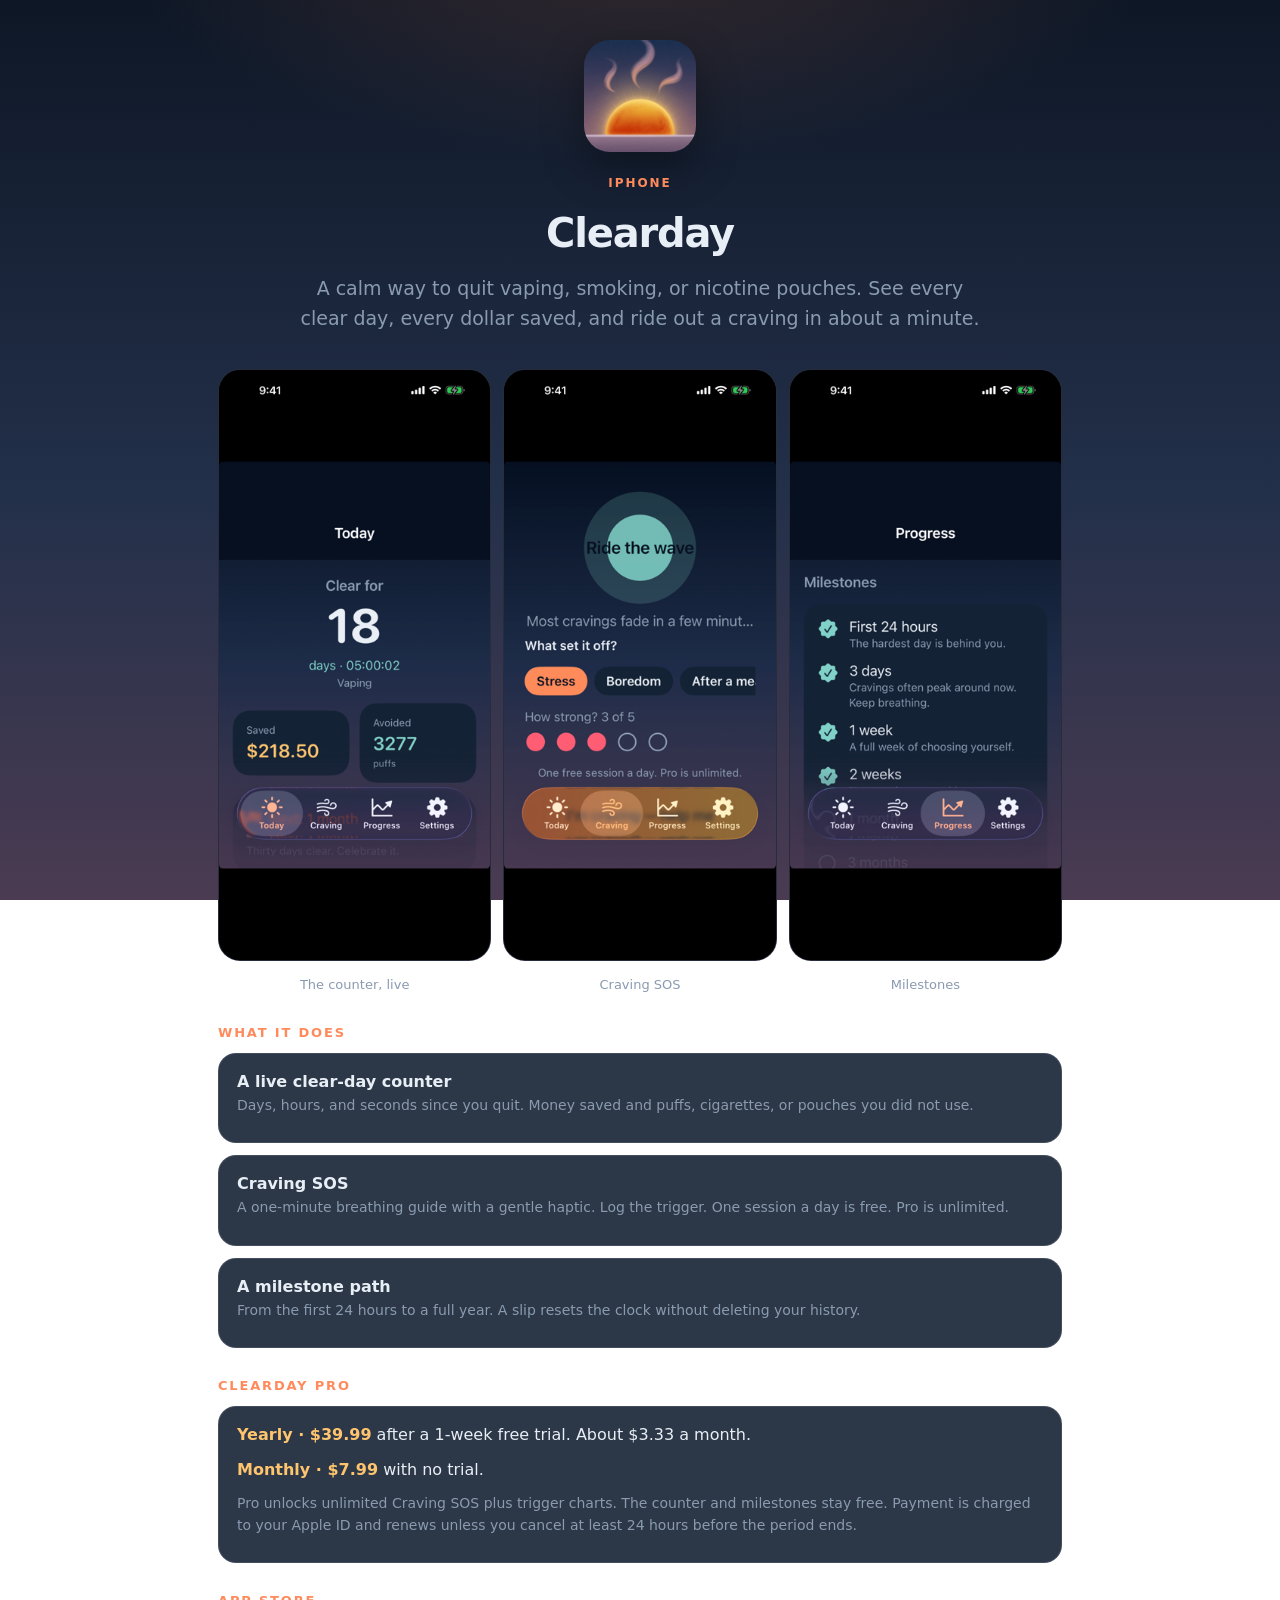
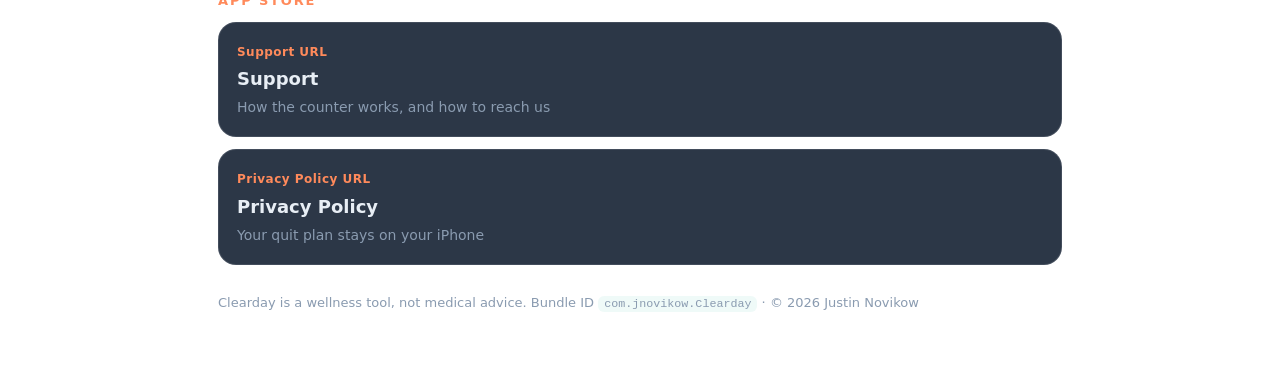
==== index.html @ 4dce9aba "Publish the Clearday site. Home, support, and privacy pages for the quit tracker." ====
<!DOCTYPE html>
<html lang="en">
<head>
  <meta charset="UTF-8" />
  <meta name="viewport" content="width=device-width, initial-scale=1, viewport-fit=cover" />
  <meta name="theme-color" content="#0e1726" />
  <title>Clearday — Quit Vaping Tracker</title>
  <meta name="description" content="Clearday is a calm iPhone companion for quitting vaping, smoking, or nicotine pouches. Count every clear day, watch the money add up, and ride out a craving in 60 seconds." />
  <link rel="icon" href="icon.png" type="image/png" />
  <link rel="apple-touch-icon" href="icon.png" />
  <link rel="stylesheet" href="styles.css" />
</head>
<body>
  <div class="wrap">
    <header class="hero">
      <img class="logo" src="icon.png" width="112" height="112" alt="Clearday app icon" />
      <p class="eyebrow">iPhone</p>
      <h1>Clearday</h1>
      <p class="lede">A calm way to quit vaping, smoking, or nicotine pouches. See every clear day, every dollar saved, and ride out a craving in about a minute.</p>
    </header>

    <div class="shots">
      <figure>
        <img src="screenshots/today.png" alt="Today screen showing 18 days clear, money saved, and puffs avoided" />
        <figcaption class="shot-cap">The counter, live</figcaption>
      </figure>
      <figure>
        <img src="screenshots/craving.png" alt="Craving SOS screen with a breathing prompt and trigger choices" />
        <figcaption class="shot-cap">Craving SOS</figcaption>
      </figure>
      <figure>
        <img src="screenshots/progress.png" alt="Progress screen with milestones from the first day through two weeks" />
        <figcaption class="shot-cap">Milestones</figcaption>
      </figure>
    </div>

    <h2>What it does</h2>
    <div class="cards">
      <article class="card">
        <strong>A live clear-day counter</strong>
        <p class="card-desc">Days, hours, and seconds since you quit. Money saved and puffs, cigarettes, or pouches you did not use.</p>
      </article>
      <article class="card">
        <strong>Craving SOS</strong>
        <p class="card-desc">A one-minute breathing guide with a gentle haptic. Log the trigger. One session a day is free. Pro is unlimited.</p>
      </article>
      <article class="card">
        <strong>A milestone path</strong>
        <p class="card-desc">From the first 24 hours to a full year. A slip resets the clock without deleting your history.</p>
      </article>
    </div>

    <h2>Clearday Pro</h2>
    <div class="cards">
      <article class="card">
        <p><span class="price">Yearly · $39.99</span> after a 1-week free trial. About $3.33 a month.</p>
        <p><span class="price">Monthly · $7.99</span> with no trial.</p>
        <p class="note">Pro unlocks unlimited Craving SOS plus trigger charts. The counter and milestones stay free. Payment is charged to your Apple ID and renews unless you cancel at least 24 hours before the period ends.</p>
      </article>
    </div>

    <h2>App Store</h2>
    <nav class="cards">
      <a class="card link-card" href="support.html">
        <span class="card-kicker">Support URL</span>
        <strong>Support</strong>
        <span class="card-desc">How the counter works, and how to reach us</span>
      </a>
      <a class="card link-card" href="privacy.html">
        <span class="card-kicker">Privacy Policy URL</span>
        <strong>Privacy Policy</strong>
        <span class="card-desc">Your quit plan stays on your iPhone</span>
      </a>
    </nav>

    <p class="foot">Clearday is a wellness tool, not medical advice. Bundle ID <code>com.jnovikow.Clearday</code> · © 2026 Justin Novikow</p>
  </div>
</body>
</html>
---- styles.css ----
:root {
  --bg: #0e1726;
  --bg-2: #23304a;
  --card: #1b2738;
  --fg: #e8eef5;
  --muted: #8a9bb0;
  --dawn: #7fd1c7;
  --ember: #ff8a5b;
  --sunrise: #ffc56e;
  --line: rgba(232, 238, 245, 0.12);
}

* { box-sizing: border-box; margin: 0; padding: 0; }

body {
  font-family: "SF Pro Rounded", "Avenir Next", "Segoe UI", system-ui, sans-serif;
  background:
    radial-gradient(900px 420px at 50% -10%, rgba(255, 138, 91, 0.18), transparent 60%),
    linear-gradient(180deg, var(--bg) 0%, var(--bg-2) 55%, #4a3b52 100%);
  background-attachment: fixed;
  color: var(--fg);
  line-height: 1.55;
  min-height: 100vh;
}

a { color: var(--dawn); }
code { font-size: 0.9em; background: rgba(127, 209, 199, 0.12); padding: 1px 6px; border-radius: 6px; }

.wrap { max-width: 880px; margin: 0 auto; padding: 28px 18px calc(48px + env(safe-area-inset-bottom)); }

.hero { text-align: center; padding: 12px 0 8px; }
.logo { width: 112px; height: 112px; border-radius: 26px; margin-bottom: 14px; box-shadow: 0 16px 40px rgba(0, 0, 0, 0.35); }
.logo-sm { width: 64px; height: 64px; border-radius: 16px; display: block; margin: 8px 0 12px; }
.eyebrow { letter-spacing: 0.16em; text-transform: uppercase; color: var(--ember); font-size: 12px; font-weight: 700; }
h1 { font-size: 40px; letter-spacing: -0.03em; margin: 6px 0 10px; }
h2 { font-size: 13px; letter-spacing: 0.14em; text-transform: uppercase; color: var(--ember); margin: 28px 0 10px; }
.lede { color: var(--muted); font-size: 19px; max-width: 36em; margin: 0 auto; }
.meta { color: var(--muted); font-size: 14px; margin-bottom: 16px; }
p, li { font-size: 16px; margin-bottom: 10px; }
ul { padding-left: 1.2em; margin-bottom: 8px; }

.shots { display: grid; grid-template-columns: repeat(3, 1fr); gap: 12px; margin-top: 28px; }
.shots img { width: 100%; height: auto; border-radius: 22px; border: 1px solid var(--line); background: #0b1220; }
.shot-cap { display: block; text-align: center; color: var(--muted); font-size: 13px; margin-top: 6px; }

.cards { display: grid; gap: 12px; }
.card, .link-card {
  background: rgba(27, 39, 56, 0.92);
  border: 1px solid var(--line);
  border-radius: 18px;
  padding: 16px 18px;
}
.link-card { display: block; text-decoration: none; color: inherit; }
.link-card strong { display: block; font-size: 18px; margin: 2px 0; }
.card-kicker { color: var(--ember); font-size: 12px; font-weight: 700; letter-spacing: 0.04em; }
.card-desc { color: var(--muted); font-size: 14px; }
.price { color: var(--sunrise); font-weight: 700; }

.back { display: inline-block; margin-bottom: 8px; font-weight: 650; text-decoration: none; }
.foot { margin-top: 28px; color: var(--muted); font-size: 13px; }
.note { color: var(--muted); font-size: 14px; }

@media (max-width: 700px) {
  h1 { font-size: 34px; }
  .shots { grid-template-columns: 1fr; max-width: 280px; margin-left: auto; margin-right: auto; }
}
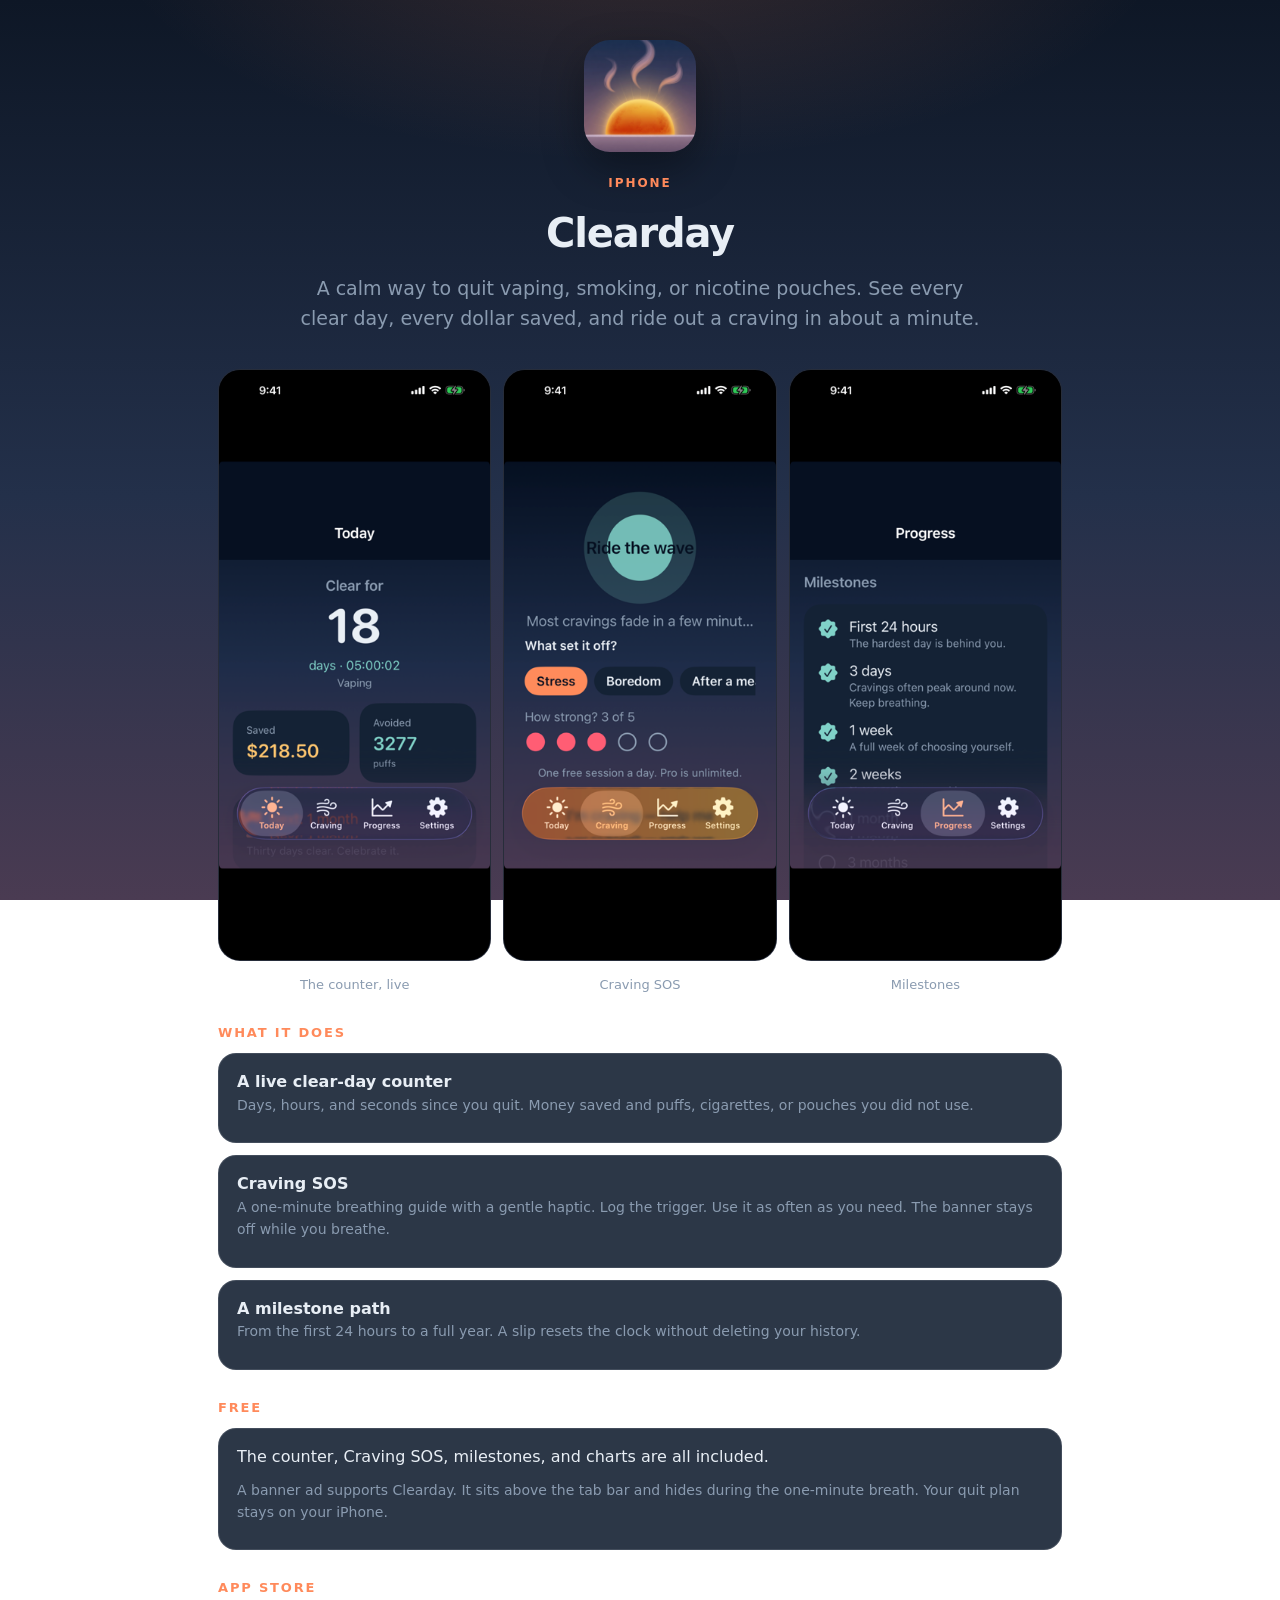
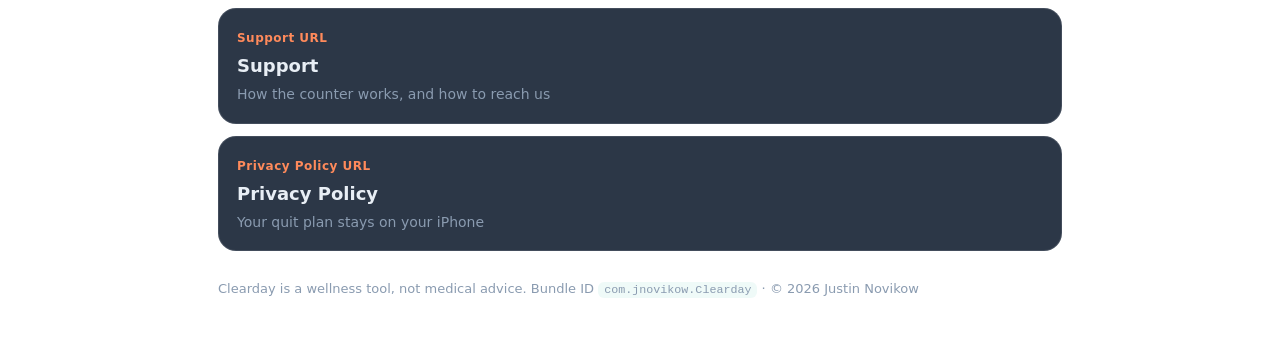
==== commit 58124b41: "Describe Clearday as free and ad-supported." ====
--- a/index.html
+++ b/index.html
@@ -42,7 +42,7 @@
       </article>
       <article class="card">
         <strong>Craving SOS</strong>
-        <p class="card-desc">A one-minute breathing guide with a gentle haptic. Log the trigger. One session a day is free. Pro is unlimited.</p>
+        <p class="card-desc">A one-minute breathing guide with a gentle haptic. Log the trigger. Use it as often as you need. The banner stays off while you breathe.</p>
       </article>
       <article class="card">
         <strong>A milestone path</strong>
@@ -50,12 +50,11 @@
       </article>
     </div>
 
-    <h2>Clearday Pro</h2>
+    <h2>Free</h2>
     <div class="cards">
       <article class="card">
-        <p><span class="price">Yearly · $39.99</span> after a 1-week free trial. About $3.33 a month.</p>
-        <p><span class="price">Monthly · $7.99</span> with no trial.</p>
-        <p class="note">Pro unlocks unlimited Craving SOS plus trigger charts. The counter and milestones stay free. Payment is charged to your Apple ID and renews unless you cancel at least 24 hours before the period ends.</p>
+        <p>The counter, Craving SOS, milestones, and charts are all included.</p>
+        <p class="note">A banner ad supports Clearday. It sits above the tab bar and hides during the one-minute breath. Your quit plan stays on your iPhone.</p>
       </article>
     </div>
 
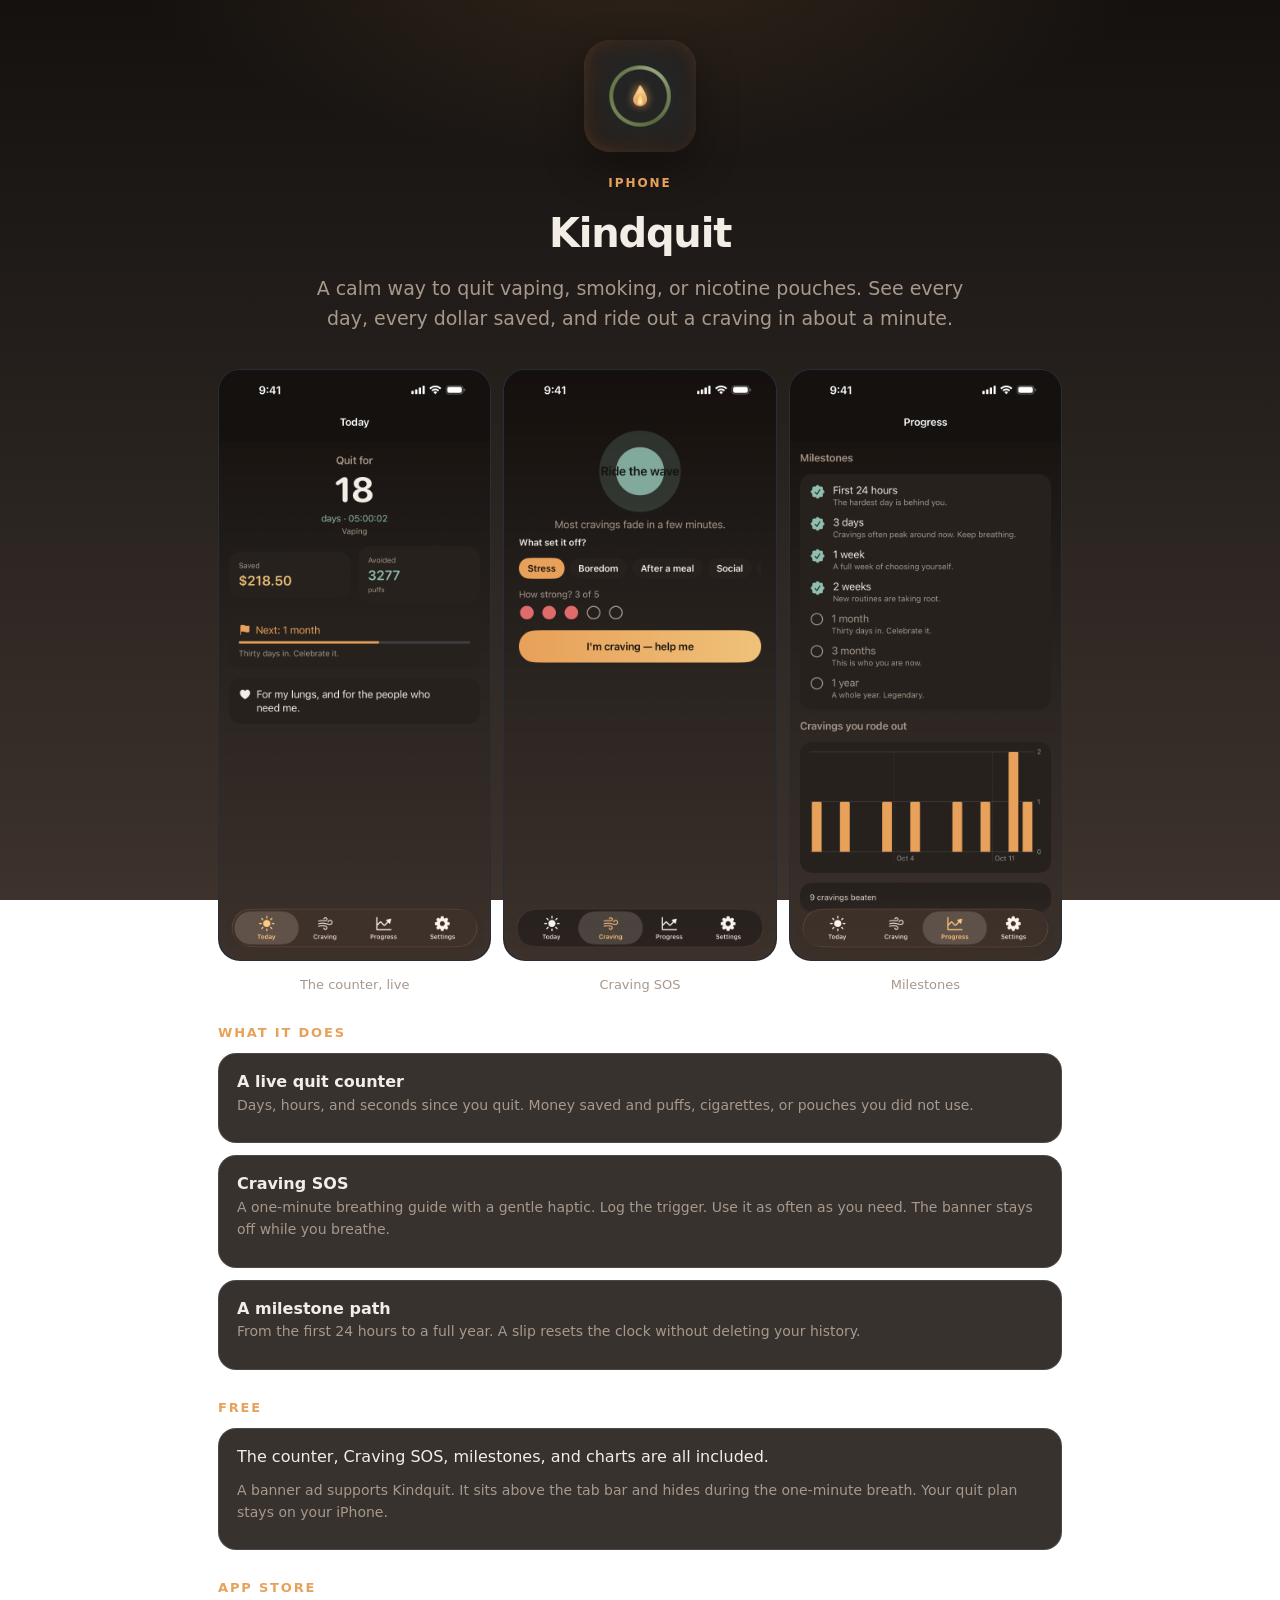
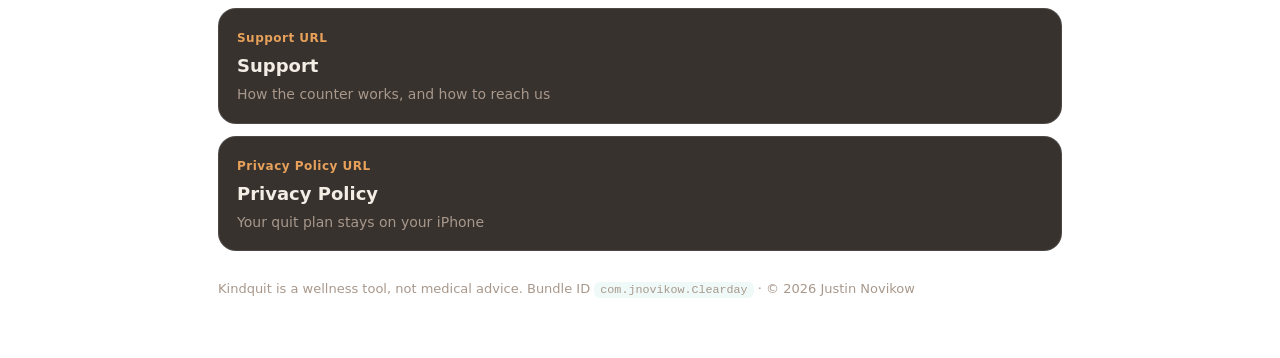
==== commit 63a55eee: "Rename the public site to Kindquit. The store name changed because Clearday was already taken. Priva" ====
--- a/index.html
+++ b/index.html
@@ -4,8 +4,8 @@
   <meta charset="UTF-8" />
   <meta name="viewport" content="width=device-width, initial-scale=1, viewport-fit=cover" />
   <meta name="theme-color" content="#0e1726" />
-  <title>Clearday — Quit Vaping Tracker</title>
-  <meta name="description" content="Clearday is a calm iPhone companion for quitting vaping, smoking, or nicotine pouches. Count every clear day, watch the money add up, and ride out a craving in 60 seconds." />
+  <title>Kindquit — Quit Vaping Tracker</title>
+  <meta name="description" content="Kindquit is a calm iPhone companion for quitting vaping, smoking, or nicotine pouches. Count every day, watch the money add up, and ride out a craving in 60 seconds." />
   <link rel="icon" href="icon.png" type="image/png" />
   <link rel="apple-touch-icon" href="icon.png" />
   <link rel="stylesheet" href="styles.css" />
@@ -13,15 +13,15 @@
 <body>
   <div class="wrap">
     <header class="hero">
-      <img class="logo" src="icon.png" width="112" height="112" alt="Clearday app icon" />
+      <img class="logo" src="icon.png" width="112" height="112" alt="Kindquit app icon" />
       <p class="eyebrow">iPhone</p>
-      <h1>Clearday</h1>
-      <p class="lede">A calm way to quit vaping, smoking, or nicotine pouches. See every clear day, every dollar saved, and ride out a craving in about a minute.</p>
+      <h1>Kindquit</h1>
+      <p class="lede">A calm way to quit vaping, smoking, or nicotine pouches. See every day, every dollar saved, and ride out a craving in about a minute.</p>
     </header>
 
     <div class="shots">
       <figure>
-        <img src="screenshots/today.png" alt="Today screen showing 18 days clear, money saved, and puffs avoided" />
+        <img src="screenshots/today.png" alt="Today screen showing 18 days quit, money saved, and puffs avoided" />
         <figcaption class="shot-cap">The counter, live</figcaption>
       </figure>
       <figure>
@@ -37,7 +37,7 @@
     <h2>What it does</h2>
     <div class="cards">
       <article class="card">
-        <strong>A live clear-day counter</strong>
+        <strong>A live quit counter</strong>
         <p class="card-desc">Days, hours, and seconds since you quit. Money saved and puffs, cigarettes, or pouches you did not use.</p>
       </article>
       <article class="card">
@@ -54,7 +54,7 @@
     <div class="cards">
       <article class="card">
         <p>The counter, Craving SOS, milestones, and charts are all included.</p>
-        <p class="note">A banner ad supports Clearday. It sits above the tab bar and hides during the one-minute breath. Your quit plan stays on your iPhone.</p>
+        <p class="note">A banner ad supports Kindquit. It sits above the tab bar and hides during the one-minute breath. Your quit plan stays on your iPhone.</p>
       </article>
     </div>
 
@@ -72,7 +72,7 @@
       </a>
     </nav>
 
-    <p class="foot">Clearday is a wellness tool, not medical advice. Bundle ID <code>com.jnovikow.Clearday</code> · © 2026 Justin Novikow</p>
+    <p class="foot">Kindquit is a wellness tool, not medical advice. Bundle ID <code>com.jnovikow.Clearday</code> · © 2026 Justin Novikow</p>
   </div>
 </body>
 </html>
--- a/styles.css
+++ b/styles.css
@@ -1,12 +1,12 @@
 :root {
-  --bg: #0e1726;
-  --bg-2: #23304a;
-  --card: #1b2738;
-  --fg: #e8eef5;
-  --muted: #8a9bb0;
-  --dawn: #7fd1c7;
-  --ember: #ff8a5b;
-  --sunrise: #ffc56e;
+  --bg: #14110f;
+  --bg-2: #2a2420;
+  --card: #26211d;
+  --fg: #f3ede6;
+  --muted: #a8988c;
+  --dawn: #8fbfb0;
+  --ember: #e8a15a;
+  --sunrise: #f0c27a;
   --line: rgba(232, 238, 245, 0.12);
 }
 
@@ -15,8 +15,8 @@
 body {
   font-family: "SF Pro Rounded", "Avenir Next", "Segoe UI", system-ui, sans-serif;
   background:
-    radial-gradient(900px 420px at 50% -10%, rgba(255, 138, 91, 0.18), transparent 60%),
-    linear-gradient(180deg, var(--bg) 0%, var(--bg-2) 55%, #4a3b52 100%);
+    radial-gradient(900px 420px at 50% -10%, rgba(232, 161, 90, 0.16), transparent 60%),
+    linear-gradient(180deg, var(--bg) 0%, var(--bg-2) 55%, #3d322c 100%);
   background-attachment: fixed;
   color: var(--fg);
   line-height: 1.55;
@@ -45,7 +45,7 @@
 
 .cards { display: grid; gap: 12px; }
 .card, .link-card {
-  background: rgba(27, 39, 56, 0.92);
+  background: rgba(38, 33, 29, 0.92);
   border: 1px solid var(--line);
   border-radius: 18px;
   padding: 16px 18px;
